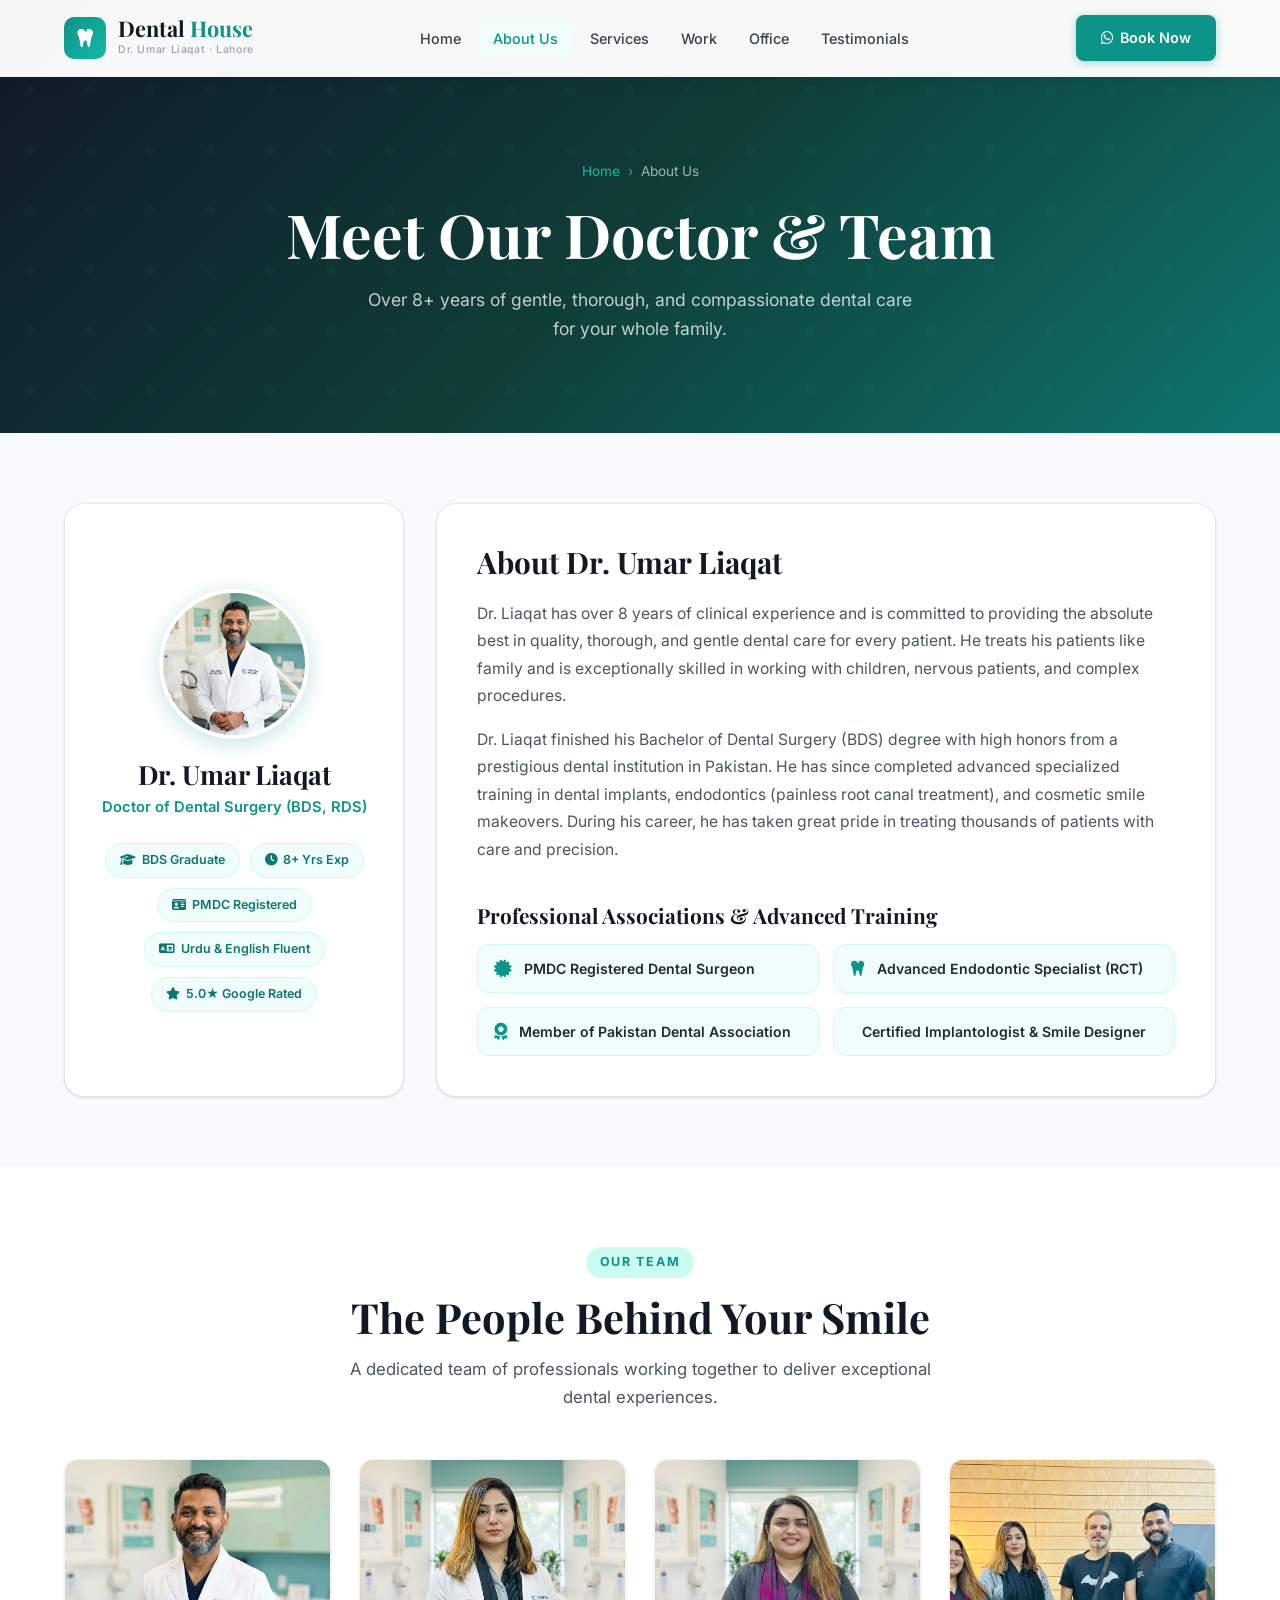
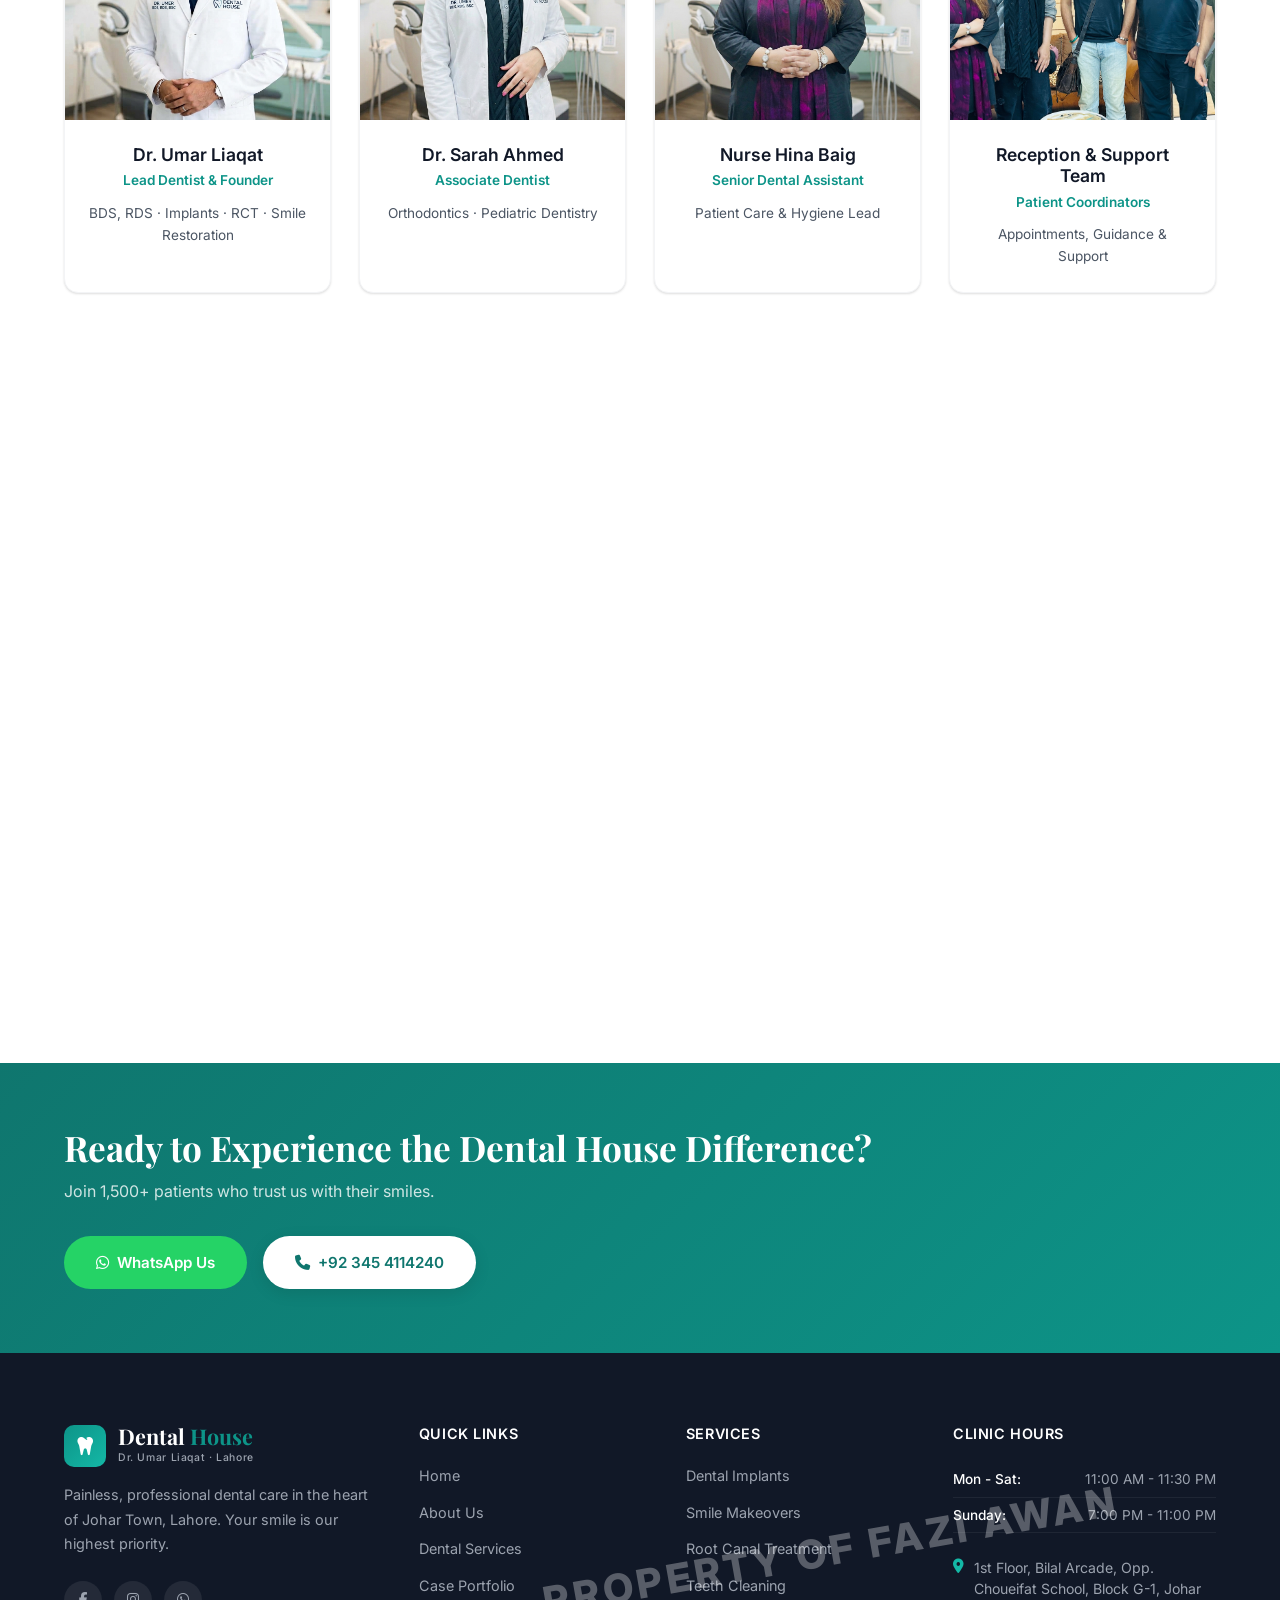
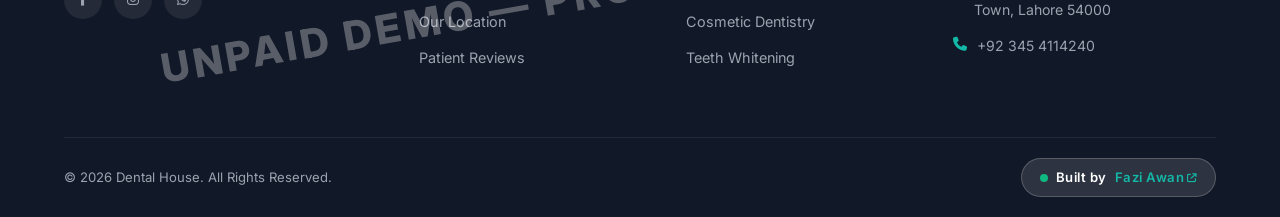
==== about.html @ aef33474 "Initial commit - Dental House website" ====
<!DOCTYPE html>
<html lang="en">
<head>
  <meta charset="UTF-8" />
  <meta name="viewport" content="width=device-width, initial-scale=1.0" />
  <title>About Dental House — Dr. Umar Liaqat, Dentist in Johar Town Lahore</title>
  <meta name="description" content="Learn about Dental House and Dr. Umar Liaqat, Lahore's trusted dentist in Johar Town. Our mission: painless, compassionate, and professional dental care." />
  <meta name="keywords" content="Dr. Umar Liaqat dentist Lahore, about Dental House, Johar Town dentist, best dental clinic Lahore" />
  <link rel="preconnect" href="https://fonts.googleapis.com" />
  <link rel="preconnect" href="https://fonts.gstatic.com" crossorigin />
  <link href="https://fonts.googleapis.com/css2?family=Inter:wght@300;400;500;600;700;800&family=Playfair+Display:wght@400;600;700&display=swap" rel="stylesheet" />
  <link rel="stylesheet" href="style.css" />
  <link rel="stylesheet" href="https://cdnjs.cloudflare.com/ajax/libs/font-awesome/6.5.0/css/all.min.css" />
  <style>
    /* About-specific styles */
    .values-grid {
      display: grid;
      grid-template-columns: repeat(auto-fill, minmax(260px, 1fr));
      gap: 28px;
    }
    .value-card {
      background: #fff;
      border-radius: var(--radius);
      padding: 32px 28px;
      border-top: 4px solid var(--teal);
      box-shadow: var(--shadow-sm);
      transition: transform var(--transition), box-shadow var(--transition);
    }
    .value-card:hover {
      transform: translateY(-6px);
      box-shadow: var(--shadow-lg);
    }
    .value-card .value-icon {
      width: 54px; height: 54px;
      background: var(--teal-bg);
      border-radius: 12px;
      display: flex; align-items: center; justify-content: center;
      font-size: 1.4rem;
      color: var(--teal);
      margin-bottom: 18px;
    }
    .value-card h4 { margin-bottom: 8px; }
    .value-card p { font-size: .88rem; margin: 0; }

    .team-card {
      background: #fff;
      border-radius: var(--radius);
      overflow: hidden;
      box-shadow: var(--shadow-sm);
      border: 1px solid var(--gray-100);
      text-align: center;
      transition: transform var(--transition), box-shadow var(--transition);
    }
    .team-card:hover {
      transform: translateY(-6px);
      box-shadow: var(--shadow-lg);
    }
    .team-card-img {
      height: 260px;
      background: linear-gradient(135deg, var(--teal-bg), var(--teal-pale));
      display: flex; align-items: center; justify-content: center;
      font-size: 5rem;
      color: var(--teal);
    }
    .team-card-body { padding: 24px; }
    .team-card-body h4 { margin-bottom: 4px; }
    .team-card-body .role { color: var(--teal); font-size: .85rem; font-weight: 600; margin-bottom: 10px; }
    .team-card-body p { font-size: .85rem; margin: 0; }

    .timeline { position: relative; padding-left: 40px; }
    .timeline::before {
      content: '';
      position: absolute;
      left: 14px; top: 0; bottom: 0;
      width: 2px;
      background: var(--teal-pale);
    }
    .timeline-item {
      position: relative;
      margin-bottom: 36px;
    }
    .timeline-item::before {
      content: '';
      position: absolute;
      left: -32px; top: 6px;
      width: 14px; height: 14px;
      background: var(--teal);
      border-radius: 50%;
      border: 3px solid #fff;
      box-shadow: 0 0 0 3px var(--teal-pale);
    }
    .timeline-item .year {
      font-size: .8rem;
      font-weight: 700;
      color: var(--teal);
      letter-spacing: .06em;
      margin-bottom: 4px;
    }
    .timeline-item h4 { margin-bottom: 4px; }
    .timeline-item p { font-size: .88rem; margin: 0; }

    .about-intro-grid {
      display: grid;
      grid-template-columns: 1fr 1fr;
      gap: 80px;
      align-items: center;
    }
    @media (max-width: 768px) {
      .about-intro-grid { grid-template-columns: 1fr; gap: 48px; }
    }
  </style>
</head>
<body class="page-transition">

  <!-- HEADER -->
  <header class="site-header scrolled" id="site-header">
    <div class="container">
      <nav class="nav-inner">
        <a href="index.html" class="nav-logo">
          <div class="nav-logo-icon"><i class="fa-solid fa-tooth"></i></div>
          <div>
            <div class="nav-logo-text">Dental <span>House</span></div>
            <span class="nav-logo-sub">Dr. Umar Liaqat · Lahore</span>
          </div>
        </a>
        <ul class="nav-links">
          <li><a href="index.html">Home</a></li>
          <li><a href="about.html" class="active">About Us</a></li>
          <li><a href="services.html">Services</a></li>
          <li><a href="work.html">Work</a></li>
          <li><a href="office.html">Office</a></li>
          <li><a href="testimonials.html">Testimonials</a></li>
        </ul>
        <div class="nav-right">
          <a href="https://wa.me/923454114240" target="_blank" class="nav-cta"><i class="fa-brands fa-whatsapp"></i> Book Now</a>
        </div>
        <button class="nav-toggle" id="nav-toggle" aria-label="Toggle menu" aria-expanded="false"><span></span><span></span><span></span></button>
      </nav>
    </div>
  </header>
  <div class="mobile-menu" id="mobile-menu">
    <a href="index.html">Home</a>
    <a href="about.html" class="active">About Us</a>
    <a href="services.html">Services</a>
    <a href="work.html">Work</a>
    <a href="office.html">Office</a>
    <a href="testimonials.html">Testimonials</a>
    <a href="https://wa.me/923454114240" target="_blank" class="nav-cta">Book Now on WhatsApp</a>
  </div>

  <!-- PAGE HERO -->
  <section class="page-hero">
    <div class="container">
      <div class="breadcrumb"><a href="index.html">Home</a> <span>›</span> About Us</div>
      <h1>Meet Our Doctor & Team</h1>
      <p>Over 8+ years of gentle, thorough, and compassionate dental care for your whole family.</p>
    </div>
  </section>

  <!-- ——— 1ST SECTION: ABOUT DR. UMAR LIAQAT ——— -->
  <section class="section" id="dr-profile" style="background:#f8fafc; padding: 70px 0;">
    <div class="container">
      <div class="dr-about-grid">
        <!-- Left Doctor Card -->
        <div class="dr-profile-card fade-in-left">
          <div class="dr-avatar-wrapper">
            <img src="assets/dr umar.jfif" alt="Dr. Umar Liaqat — Lead Dentist Dental House Lahore" />
          </div>
          <h3>Dr. Umar Liaqat</h3>
          <div class="dr-degree">Doctor of Dental Surgery (BDS, RDS)</div>
          <div class="dr-badges-flex">
            <span class="dr-badge"><i class="fa-solid fa-graduation-cap"></i> BDS Graduate</span>
            <span class="dr-badge"><i class="fa-solid fa-clock"></i> 8+ Yrs Exp</span>
            <span class="dr-badge"><i class="fa-solid fa-id-card"></i> PMDC Registered</span>
            <span class="dr-badge"><i class="fa-solid fa-language"></i> Urdu & English Fluent</span>
            <span class="dr-badge"><i class="fa-solid fa-star"></i> 5.0★ Google Rated</span>
          </div>
        </div>

        <!-- Right Bio Card -->
        <div class="dr-bio-card fade-in-right">
          <h2>About Dr. Umar Liaqat</h2>
          <p>
            Dr. Liaqat has over 8 years of clinical experience and is committed to providing the absolute best in quality, thorough, and gentle dental care for every patient. He treats his patients like family and is exceptionally skilled in working with children, nervous patients, and complex procedures.
          </p>
          <p>
            Dr. Liaqat finished his Bachelor of Dental Surgery (BDS) degree with high honors from a prestigious dental institution in Pakistan. He has since completed advanced specialized training in dental implants, endodontics (painless root canal treatment), and cosmetic smile makeovers. During his career, he has taken great pride in treating thousands of patients with care and precision.
          </p>

          <h3 class="dr-assoc-heading">Professional Associations & Advanced Training</h3>
          <div class="dr-assoc-grid">
            <div class="dr-assoc-item">
              <i class="fa-solid fa-certificate"></i>
              <span>PMDC Registered Dental Surgeon</span>
            </div>
            <div class="dr-assoc-item">
              <i class="fa-solid fa-tooth"></i>
              <span>Advanced Endodontic Specialist (RCT)</span>
            </div>
            <div class="dr-assoc-item">
              <i class="fa-solid fa-award"></i>
              <span>Member of Pakistan Dental Association</span>
            </div>
            <div class="dr-assoc-item">
              <i class="fa-solid fa-sparkles"></i>
              <span>Certified Implantologist & Smile Designer</span>
            </div>
          </div>
        </div>
      </div>
    </div>
  </section>

  <!-- ——— 2ND SECTION: OUR TEAM ——— -->
  <section class="section" id="team" style="padding: 80px 0;">
    <div class="container">
      <div class="text-center fade-in">
        <span class="section-label">Our Team</span>
        <h2 class="section-title">The People Behind Your Smile</h2>
        <p class="section-subtitle">A dedicated team of professionals working together to deliver exceptional dental experiences.</p>
      </div>
      <div class="grid-4 stagger">
        <div class="team-card fade-in">
          <div class="team-card-img" style="background:url('assets/dr umar.jfif') center/cover no-repeat;"></div>
          <div class="team-card-body">
            <h4>Dr. Umar Liaqat</h4>
            <div class="role">Lead Dentist & Founder</div>
            <p>BDS, RDS · Implants · RCT · Smile Restoration</p>
          </div>
        </div>
        <div class="team-card fade-in">
          <div class="team-card-img" style="background:url('assets/dr sarah.jfif') center/cover no-repeat;"></div>
          <div class="team-card-body">
            <h4>Dr. Sarah Ahmed</h4>
            <div class="role">Associate Dentist</div>
            <p>Orthodontics · Pediatric Dentistry</p>
          </div>
        </div>
        <div class="team-card fade-in">
          <div class="team-card-img" style="background:url('assets/nurse hina baig.jfif') center/cover no-repeat;"></div>
          <div class="team-card-body">
            <h4>Nurse Hina Baig</h4>
            <div class="role">Senior Dental Assistant</div>
            <p>Patient Care & Hygiene Lead</p>
          </div>
        </div>
        <div class="team-card fade-in">
          <div class="team-card-img" style="background:url('assets/receptionalist team.jpg') center/cover no-repeat;"></div>
          <div class="team-card-body">
            <h4>Reception & Support Team</h4>
            <div class="role">Patient Coordinators</div>
            <p>Appointments, Guidance & Support</p>
          </div>
        </div>
      </div>
    </div>
  </section>

  <!-- ——— 3RD SECTION: OUR STORY ——— -->
  <section class="section" id="story" style="padding: 80px 0;">
    <div class="container">
      <div class="about-intro-grid">
        <div class="fade-in-left">
          <span class="section-label">Our Story</span>
          <h2 class="section-title">Where It All Began</h2>
          <p style="margin-bottom:16px;">
            Dental House was founded with a single mission: to make high-quality dental care accessible, comfortable, and truly painless for the people of Lahore. Born from Dr. Umar Liaqat's passion for transforming smiles and his dedication to patient welfare, Dental House was designed to be welcoming from the ground up.
          </p>
          <p style="margin-bottom:16px;">
            Located on the first floor of Bilal Arcade in Johar Town, our clinic was built as a modern sanctuary — a place where patients feel respected, informed, and completely at ease. We invested in state-of-the-art equipment, rigorous sterilization standards, and a team trained in modern dentistry.
          </p>
          <p>
            Today, with a 5.0-star Google rating and over 145 glowing reviews, Dental House stands as one of Lahore's most trusted dental practices. But we remain as devoted as ever to every patient who walks through our door.
          </p>
        </div>
        <div class="fade-in-right">
          <div class="timeline">
            <div class="timeline-item">
              <div class="year">FOUNDED</div>
              <h4>Dental House Opens</h4>
              <p>Dr. Umar Liaqat opens Dental House in Johar Town with a vision of painless, patient-centered dental care.</p>
            </div>
            <div class="timeline-item">
              <div class="year">EXPANSION</div>
              <h4>New Services Added</h4>
              <p>Introduced advanced implant systems, cosmetic dentistry, and skin & hair care services.</p>
            </div>
            <div class="timeline-item">
              <div class="year">RECOGNITION</div>
              <h4>5.0★ Google Rating Achieved</h4>
              <p>Patients consistently vote Dental House as the best dental clinic in Johar Town, Lahore.</p>
            </div>
            <div class="timeline-item">
              <div class="year">TODAY</div>
              <h4>145+ Reviews & Growing</h4>
              <p>Over 1,500 smiles transformed and counting. We remain committed to excellence in every procedure.</p>
            </div>
          </div>
        </div>
      </div>
    </div>
  </section>

  <!-- CONTACT STRIP -->
  <section class="contact-strip">
    <div class="container">
      <div class="contact-strip-inner">
        <div>
          <h2 style="font-size:clamp(1.6rem,3vw,2.2rem);">Ready to Experience the Dental House Difference?</h2>
          <p>Join 1,500+ patients who trust us with their smiles.</p>
        </div>
        <div class="contact-strip-btns">
          <a href="https://wa.me/923454114240" target="_blank" class="btn btn-whatsapp" id="about-strip-wa">
            <i class="fa-brands fa-whatsapp"></i> WhatsApp Us
          </a>
          <a href="tel:+923454114240" class="btn btn-white" id="about-strip-call">
            <i class="fa-solid fa-phone"></i> +92 345 4114240
          </a>
        </div>
      </div>
    </div>
  </section>

  <!-- FOOTER -->
  <footer class="site-footer">
    <div class="container">
      <div class="footer-grid">
        <div class="footer-brand">
          <a href="index.html" class="nav-logo">
            <div class="nav-logo-icon"><i class="fa-solid fa-tooth"></i></div>
            <div>
              <div class="nav-logo-text">Dental <span>House</span></div>
              <span class="nav-logo-sub">Dr. Umar Liaqat · Lahore</span>
            </div>
          </a>
          <p>Painless, professional dental care in the heart of Johar Town, Lahore. Your smile is our highest priority.</p>
          <div class="footer-social">
            <a href="https://facebook.com" target="_blank" aria-label="Facebook"><i class="fa-brands fa-facebook-f"></i></a>
            <a href="https://instagram.com" target="_blank" aria-label="Instagram"><i class="fa-brands fa-instagram"></i></a>
            <a href="https://wa.me/923454114240" target="_blank" aria-label="WhatsApp"><i class="fa-brands fa-whatsapp"></i></a>
          </div>
        </div>

        <div class="footer-col">
          <h4>Quick Links</h4>
          <ul>
            <li><a href="index.html">Home</a></li>
            <li><a href="about.html">About Us</a></li>
            <li><a href="services.html">Dental Services</a></li>
            <li><a href="work.html">Case Portfolio</a></li>
            <li><a href="office.html">Our Location</a></li>
            <li><a href="testimonials.html">Patient Reviews</a></li>
          </ul>
        </div>

        <div class="footer-col">
          <h4>Services</h4>
          <ul>
            <li><a href="services.html">Dental Implants</a></li>
            <li><a href="services.html">Smile Makeovers</a></li>
            <li><a href="services.html">Root Canal Treatment</a></li>
            <li><a href="services.html">Teeth Cleaning</a></li>
            <li><a href="services.html">Cosmetic Dentistry</a></li>
            <li><a href="services.html">Teeth Whitening</a></li>
          </ul>
        </div>

        <div class="footer-col">
          <h4>Clinic Hours</h4>
          <div class="footer-hours-row"><span>Mon - Sat:</span> <span>11:00 AM - 11:30 PM</span></div>
          <div class="footer-hours-row"><span>Sunday:</span> <span>7:00 PM - 11:00 PM</span></div>

          <div style="margin-top: 24px;">
            <div class="footer-contact-item">
              <i class="fa-solid fa-location-dot icon"></i>
              <span>1st Floor, Bilal Arcade, Opp. Choueifat School, Block G-1, Johar Town, Lahore 54000</span>
            </div>
            <div class="footer-contact-item">
              <i class="fa-solid fa-phone icon"></i>
              <span>+92 345 4114240</span>
            </div>
          </div>
        </div>
      </div>

      <div class="footer-bottom footer-bottom-split">
        <div>© 2026 Dental House. All Rights Reserved.</div>
        <p class="footer-credit"><span class="dot"></span> Built by <a href="https://fazi-awan-portfolio.vercel.app/" target="_blank" rel="noopener">Fazi Awan <i class="fa-solid fa-arrow-up-right-from-square"></i></a></p>
      </div>
    </div>
  </footer>

  <script src="shared.js"></script>
</body>
</html>
---- style.css ----
/* =============================================
   DENTAL HOUSE — SHARED STYLESHEET
   ============================================= */

@import url('https://fonts.googleapis.com/css2?family=Inter:wght@300;400;500;600;700;800&family=Playfair+Display:wght@400;600;700&display=swap');

/* ——— CSS Variables ——— */
:root {
  --teal: #0d9488;
  --teal-light: #14b8a6;
  --teal-dark: #0f766e;
  --teal-pale: #ccfbf1;
  --teal-bg: #f0fdfa;
  --white: #ffffff;
  --off-white: #f8fafc;
  --gray-50: #f9fafb;
  --gray-100: #f3f4f6;
  --gray-200: #e5e7eb;
  --gray-400: #9ca3af;
  --gray-600: #4b5563;
  --gray-700: #374151;
  --gray-800: #1f2937;
  --gray-900: #111827;
  --gold: #f59e0b;
  --shadow-sm: 0 1px 3px rgba(0, 0, 0, .08), 0 1px 2px rgba(0, 0, 0, .06);
  --shadow-md: 0 4px 16px rgba(0, 0, 0, .10);
  --shadow-lg: 0 10px 40px rgba(0, 0, 0, .12);
  --shadow-teal: 0 4px 20px rgba(13, 148, 136, .25);
  --radius: 14px;
  --radius-lg: 22px;
  --transition: .3s cubic-bezier(.4, 0, .2, 1);
}

/* ——— Reset & Base ——— */
*,
*::before,
*::after {
  box-sizing: border-box;
  margin: 0;
  padding: 0;
}

html {
  scroll-behavior: smooth;
  font-size: 16px;
}

body {
  font-family: 'Inter', sans-serif;
  color: var(--gray-800);
  background: var(--white);
  line-height: 1.65;
  overflow-x: hidden;
}

img {
  max-width: 100%;
  height: auto;
  display: block;
}

a {
  text-decoration: none;
  color: inherit;
}

ul {
  list-style: none;
}

/* ——— Typography ——— */
h1,
h2,
h3,
h4 {
  font-family: 'Playfair Display', serif;
  line-height: 1.2;
  color: var(--gray-900);
}

h1 {
  font-size: clamp(2.2rem, 5vw, 3.8rem);
}

h2 {
  font-size: clamp(1.8rem, 3.5vw, 2.6rem);
}

h3 {
  font-size: clamp(1.2rem, 2.5vw, 1.6rem);
}

h4 {
  font-size: 1.1rem;
  font-family: 'Inter', sans-serif;
  font-weight: 600;
}

p {
  color: var(--gray-600);
  font-size: 1rem;
}

/* ——— Utility ——— */
.container {
  max-width: 1200px;
  margin: 0 auto;
  padding: 0 24px;
}

.section-label {
  display: inline-block;
  font-size: .78rem;
  font-weight: 700;
  letter-spacing: .14em;
  text-transform: uppercase;
  color: var(--teal);
  background: var(--teal-pale);
  padding: 5px 14px;
  border-radius: 50px;
  margin-bottom: 14px;
}

.section-title {
  margin-bottom: 14px;
}

.section-subtitle {
  font-size: 1.05rem;
  color: var(--gray-600);
  max-width: 620px;
  margin-bottom: 48px;
}

.text-center {
  text-align: center;
}

.text-center .section-subtitle {
  margin-left: auto;
  margin-right: auto;
}

/* ——— Buttons ——— */
.btn {
  display: inline-flex;
  align-items: center;
  gap: 8px;
  padding: 14px 32px;
  border-radius: 50px;
  font-family: 'Inter', sans-serif;
  font-size: .95rem;
  font-weight: 600;
  cursor: pointer;
  border: none;
  transition: var(--transition);
  white-space: nowrap;
}

.btn-primary {
  background: var(--teal);
  color: #fff;
  box-shadow: var(--shadow-teal);
}

.btn-primary:hover {
  background: var(--teal-dark);
  transform: translateY(-2px);
  box-shadow: 0 8px 28px rgba(13, 148, 136, .35);
}

.btn-outline {
  background: transparent;
  color: var(--teal);
  border: 2px solid var(--teal);
}

.btn-outline:hover {
  background: var(--teal);
  color: #fff;
  transform: translateY(-2px);
}

.btn-white {
  background: #fff;
  color: var(--teal-dark);
  box-shadow: var(--shadow-md);
}

.btn-white:hover {
  background: var(--teal-pale);
  transform: translateY(-2px);
}

.btn-whatsapp {
  background: #25d366;
  color: #fff;
}

.btn-whatsapp:hover {
  background: #1da851;
  transform: translateY(-2px);
}

/* ——— NAVIGATION ——— */
.site-header {
  position: fixed;
  top: 0;
  left: 0;
  right: 0;
  z-index: 1000;
  transition: background var(--transition), box-shadow var(--transition), border-color var(--transition);
  padding: 0;
  border-bottom: 1px solid rgba(255, 255, 255, .08);
}

.site-header.scrolled {
  background: rgba(255, 255, 255, .97);
  backdrop-filter: blur(16px);
  -webkit-backdrop-filter: blur(16px);
  border-bottom: 1px solid var(--gray-100);
  box-shadow: 0 2px 20px rgba(0, 0, 0, .08);
}

.site-header.transparent {
  background: transparent;
  border-bottom: 1px solid rgba(255, 255, 255, .08);
}

.nav-inner {
  display: flex;
  align-items: center;
  height: 76px;
  gap: 24px;
}

.nav-logo {
  display: flex;
  align-items: center;
  gap: 12px;
  flex-shrink: 0;
}

.nav-logo-icon {
  width: 42px;
  height: 42px;
  background: linear-gradient(135deg, var(--teal), var(--teal-light));
  border-radius: 10px;
  display: flex;
  align-items: center;
  justify-content: center;
  color: #fff;
  font-size: 1.3rem;
}

.nav-logo-text {
  font-family: 'Playfair Display', serif;
  font-size: 1.35rem;
  font-weight: 700;
  color: var(--gray-900);
  line-height: 1;
  transition: color var(--transition);
}

.nav-logo-text span {
  color: var(--teal);
}

.nav-logo-sub {
  font-size: .65rem;
  font-weight: 500;
  color: var(--gray-400);
  letter-spacing: .06em;
  display: block;
  margin-top: 2px;
  transition: color var(--transition);
}

/* Transparent state — white on the hero (like California Dental) */
.site-header.transparent .nav-logo-text {
  color: #fff;
}

.site-header.transparent .nav-logo-text span {
  color: var(--teal-light);
}

.site-header.transparent .nav-logo-sub {
  color: rgba(255, 255, 255, .72);
}

/* Centered nav links — between logo and right-side actions */
.nav-links {
  flex: 1;
  display: flex;
  align-items: center;
  justify-content: center;
  gap: 4px;
}

.nav-links a {
  padding: 8px 14px;
  border-radius: 6px;
  font-size: .9rem;
  font-weight: 500;
  color: var(--gray-700);
  transition: color var(--transition), background var(--transition);
  white-space: nowrap;
}

.nav-links a:hover,
.nav-links a.active {
  color: var(--teal);
  background: var(--teal-bg);
}

.site-header.transparent .nav-links a {
  color: rgba(255, 255, 255, .88);
}

.site-header.transparent .nav-links a:hover,
.site-header.transparent .nav-links a.active {
  color: #fff;
  background: rgba(255, 255, 255, .12);
}

/* Right side — phone + CTA (mirrors the reference navbar) */
.nav-right {
  display: flex;
  align-items: center;
  gap: 16px;
  flex-shrink: 0;
}

.nav-phone {
  display: flex;
  align-items: center;
  gap: 6px;
  font-size: .9rem;
  font-weight: 600;
  color: var(--gray-700);
  transition: color var(--transition);
  white-space: nowrap;
}

.nav-phone:hover {
  color: var(--teal);
}

.site-header.transparent .nav-phone {
  color: rgba(255, 255, 255, .88);
}

.site-header.transparent .nav-phone:hover {
  color: #fff;
}

.nav-cta {
  display: inline-flex;
  align-items: center;
  justify-content: center;
  gap: 6px;
  padding: 10px 24px;
  font-size: .9rem;
  font-weight: 600;
  white-space: nowrap;
  cursor: pointer;
  border-radius: 50px;
  border: 1px solid rgba(255, 255, 255, .4);
  background: rgba(255, 255, 255, .15);
  color: #fff;
  backdrop-filter: blur(8px);
  -webkit-backdrop-filter: blur(8px);
  transition: background var(--transition), border-color var(--transition), transform var(--transition), box-shadow var(--transition), color var(--transition), border-radius var(--transition);
}

.nav-cta:hover {
  background: rgba(255, 255, 255, .28);
  border-color: rgba(255, 255, 255, .7);
  transform: translateY(-1px);
  box-shadow: 0 4px 16px rgba(0, 0, 0, .18);
}

/* Scrolled CTA — solid teal, squared like the reference */
.site-header.scrolled .nav-cta {
  background: var(--teal);
  border-color: transparent;
  color: #fff;
  border-radius: 8px;
  box-shadow: 0 2px 8px rgba(13, 148, 136, .35);
}

.site-header.scrolled .nav-cta:hover {
  background: var(--teal-dark);
  transform: translateY(-1px);
  box-shadow: 0 4px 16px rgba(13, 148, 136, .45);
}

/* Hamburger — animated 3-line, white on transparent */
.nav-toggle {
  display: none;
  flex-direction: column;
  justify-content: center;
  gap: 5px;
  width: 36px;
  height: 36px;
  padding: 4px;
  background: none;
  border: none;
  cursor: pointer;
  border-radius: 6px;
  transition: background var(--transition);
  margin-left: auto;
}

.nav-toggle:hover {
  background: rgba(255, 255, 255, .12);
}

.nav-toggle span {
  display: block;
  height: 2px;
  background: var(--gray-700);
  border-radius: 2px;
  transition: transform 250ms ease, opacity 250ms ease, background 350ms ease;
}

.site-header.transparent .nav-toggle span {
  background: #fff;
}

.site-header.scrolled .nav-toggle span {
  background: var(--gray-700);
}

.site-header.scrolled .nav-toggle:hover {
  background: var(--gray-100);
}

.nav-toggle.open span:nth-child(1) {
  transform: translateY(7px) rotate(45deg);
}

.nav-toggle.open span:nth-child(2) {
  opacity: 0;
}

.nav-toggle.open span:nth-child(3) {
  transform: translateY(-7px) rotate(-45deg);
}

.mobile-menu {
  display: none;
  position: fixed;
  top: 76px;
  left: 0;
  right: 0;
  background: rgba(255, 255, 255, .98);
  backdrop-filter: blur(12px);
  border-top: 1px solid var(--gray-100);
  padding: 16px 24px 24px;
  z-index: 999;
  box-shadow: var(--shadow-lg);
}

.mobile-menu.open {
  display: block;
}

.mobile-menu a {
  display: block;
  padding: 14px 0;
  border-bottom: 1px solid var(--gray-100);
  font-size: 1rem;
  font-weight: 500;
  color: var(--gray-700);
}

.mobile-menu a:last-child {
  border-bottom: none;
}

.mobile-menu a.nav-cta {
  background: var(--teal);
  color: #fff;
  padding: 14px 24px;
  border-radius: 50px;
  text-align: center;
  margin-top: 12px;
  border-bottom: none;
}

/* ——— FOOTER ——— */
.site-footer {
  position: relative;
  overflow: hidden;
  background: var(--gray-900);
  color: var(--gray-400);
  padding: 72px 0 0;
}

.site-footer::after {
  content: "UNPAID DEMO — PROPERTY OF FAZI AWAN";
  position: absolute;
  top: 50%;
  left: 50%;
  transform: translate(-50%, -50%) rotate(-10deg);
  font-size: clamp(1.2rem, 3.5vw, 2.5rem);
  font-weight: 800;
  color: rgba(255, 255, 255, 0.30);
  pointer-events: none;
  z-index: 5;
  white-space: nowrap;
  letter-spacing: 0.1em;
  text-transform: uppercase;
  user-select: none;
  -webkit-user-select: none;
}

.footer-grid {
  display: grid;
  grid-template-columns: 1.4fr 1fr 1fr 1.2fr;
  gap: 48px;
  padding-bottom: 56px;
  border-bottom: 1px solid rgba(255, 255, 255, .08);
}

.footer-brand .nav-logo-text {
  color: #fff;
}

.footer-brand p {
  color: var(--gray-400);
  margin: 16px 0 24px;
  font-size: .9rem;
  line-height: 1.7;
}

.footer-social {
  display: flex;
  gap: 12px;
}

.footer-social a {
  width: 38px;
  height: 38px;
  border-radius: 50%;
  background: rgba(255, 255, 255, .08);
  display: flex;
  align-items: center;
  justify-content: center;
  color: var(--gray-400);
  font-size: .85rem;
  transition: var(--transition);
}

.footer-social a:hover {
  background: var(--teal);
  color: #fff;
}

.footer-credit {
  display: inline-flex;
  align-items: center;
  gap: 8px;
  background: rgba(255, 255, 255, .12);
  backdrop-filter: blur(8px);
  border: 1px solid rgba(255, 255, 255, .2);
  color: #fff;
  padding: 8px 18px;
  border-radius: 50px;
  font-size: .82rem;
  font-weight: 600;
  letter-spacing: .04em;
  margin: 20px 0 0;
  white-space: nowrap;
  width: fit-content;
}
.footer-credit .dot {
  width: 8px; height: 8px;
  background: #10b981;
  border-radius: 50%;
  animation: pulse 1.5s infinite;
  flex-shrink: 0;
}
.footer-credit a {
  color: var(--teal-light);
  transition: color .3s, transform .3s;
  display: inline-flex;
  align-items: center;
  gap: 3px;
}
.footer-credit a:hover {
  color: var(--teal);
}
.footer-credit a i {
  font-size: .7em;
  transition: transform .3s;
}
.footer-credit a:hover i {
  transform: translate(1px, -1px);
}

.footer-col h4 {
  color: #fff;
  font-family: 'Inter', sans-serif;
  font-size: .9rem;
  font-weight: 600;
  letter-spacing: .04em;
  margin-bottom: 20px;
  text-transform: uppercase;
}

.footer-col ul li {
  margin-bottom: 10px;
}

.footer-col ul li a {
  color: var(--gray-400);
  font-size: .9rem;
  transition: color var(--transition);
}

.footer-col ul li a:hover {
  color: var(--teal-light);
}

.footer-contact-item {
  display: flex;
  gap: 10px;
  margin-bottom: 14px;
  color: var(--gray-400);
  font-size: .88rem;
  line-height: 1.5;
}

.footer-contact-item .icon {
  color: var(--teal-light);
  margin-top: 2px;
  flex-shrink: 0;
}

.footer-hours-row {
  display: flex;
  justify-content: space-between;
  gap: 12px;
  font-size: .85rem;
  padding: 6px 0;
  border-bottom: 1px solid rgba(255, 255, 255, .06);
  color: var(--gray-400);
}

.footer-hours-row span:first-child {
  font-weight: 500;
  color: #fff;
}

.footer-bottom {
  display: flex;
  align-items: center;
  justify-content: center;
  padding: 20px 0;
  font-size: .82rem;
  gap: 16px;
  flex-wrap: wrap;
}

.footer-bottom-split {
  justify-content: space-between;
}

.footer-bottom-split .footer-credit {
  margin: 0;
}

.footer-whatsapp {
  display: inline-flex;
  align-items: center;
  gap: 8px;
  background: #25d366;
  color: #fff;
  padding: 10px 20px;
  border-radius: 50px;
  font-size: .88rem;
  font-weight: 600;
  transition: var(--transition);
}

.footer-whatsapp:hover {
  background: #1da851;
  transform: translateY(-1px);
}

/* ——— PAGE HERO (inner pages) ——— */
.page-hero {
  background: linear-gradient(135deg, var(--gray-900) 0%, #0f3d38 50%, var(--teal-dark) 100%);
  padding: 160px 0 90px;
  position: relative;
  overflow: hidden;
  text-align: center;
}

.page-hero::before {
  content: '';
  position: absolute;
  inset: 0;
  background: url("data:image/svg+xml,%3Csvg width='60' height='60' viewBox='0 0 60 60' xmlns='http://www.w3.org/2000/svg'%3E%3Cg fill='none' fill-rule='evenodd'%3E%3Cg fill='%2314b8a6' fill-opacity='0.05'%3E%3Ccircle cx='30' cy='30' r='4'/%3E%3C/g%3E%3C/g%3E%3C/svg%3E");
}

.page-hero .container {
  position: relative;
  z-index: 1;
}

.page-hero h1 {
  color: #fff;
}

.page-hero p {
  color: rgba(255, 255, 255, .75);
  max-width: 560px;
  font-size: 1.1rem;
  margin: 14px auto 0;
}

.breadcrumb {
  display: flex;
  align-items: center;
  justify-content: center;
  gap: 8px;
  font-size: .85rem;
  color: rgba(255, 255, 255, .6);
  margin-bottom: 16px;
}

.breadcrumb a {
  color: var(--teal-light);
}

.breadcrumb span {
  color: rgba(255, 255, 255, .4);
}

/* ——— CARDS ——— */
.card {
  background: #fff;
  border-radius: var(--radius);
  box-shadow: var(--shadow-sm);
  border: 1px solid var(--gray-100);
  transition: transform var(--transition), box-shadow var(--transition);
  overflow: hidden;
}

.card:hover {
  transform: translateY(-6px);
  box-shadow: var(--shadow-lg);
}

/* ——— STATS STRIP ——— */
.stats-strip {
  background: var(--teal);
  padding: 48px 0;
}

.stats-grid {
  display: grid;
  grid-template-columns: repeat(auto-fit, minmax(160px, 1fr));
  gap: 32px;
  text-align: center;
}

.stat-item .number {
  font-family: 'Playfair Display', serif;
  font-size: 2.4rem;
  font-weight: 700;
  color: #fff;
  line-height: 1;
}

.stat-item .label {
  color: rgba(255, 255, 255, .8);
  font-size: .88rem;
  margin-top: 6px;
}

.stat-item .stars {
  color: #fde68a;
  font-size: 1.2rem;
  letter-spacing: 2px;
}

/* ——— SECTION SPACING ——— */
.section {
  padding: 100px 0;
}

.section-alt {
  background: var(--off-white);
}

.section-teal {
  background: var(--teal-bg);
}

/* ——— STAR RATING ——— */
.stars {
  color: var(--gold);
  letter-spacing: 2px;
}

/* ——— GRID LAYOUTS ——— */
.grid-2 {
  display: grid;
  grid-template-columns: repeat(2, 1fr);
  gap: 32px;
}

.grid-3 {
  display: grid;
  grid-template-columns: repeat(3, 1fr);
  gap: 32px;
}

.grid-4 {
  display: grid;
  grid-template-columns: repeat(4, 1fr);
  gap: 28px;
}

.grid-auto {
  display: grid;
  grid-template-columns: repeat(auto-fill, minmax(320px, 1fr));
  gap: 28px;
}

/* ——— SCROLL ANIMATIONS ——— */
.fade-in {
  opacity: 0;
  transform: translateY(28px);
  transition: opacity .7s ease, transform .7s ease;
}

.fade-in.visible {
  opacity: 1;
  transform: translateY(0);
}

.fade-in-left {
  opacity: 0;
  transform: translateX(-32px);
  transition: opacity .7s ease, transform .7s ease;
}

.fade-in-left.visible {
  opacity: 1;
  transform: translateX(0);
}

.fade-in-right {
  opacity: 0;
  transform: translateX(32px);
  transition: opacity .7s ease, transform .7s ease;
}

.fade-in-right.visible {
  opacity: 1;
  transform: translateX(0);
}

/* staggered children */
.stagger>*:nth-child(1) {
  transition-delay: .05s;
}

.stagger>*:nth-child(2) {
  transition-delay: .15s;
}

.stagger>*:nth-child(3) {
  transition-delay: .25s;
}

.stagger>*:nth-child(4) {
  transition-delay: .35s;
}

.stagger>*:nth-child(5) {
  transition-delay: .45s;
}

.stagger>*:nth-child(6) {
  transition-delay: .55s;
}

/* ——— CONTACT STRIP ——— */
.contact-strip {
  background: linear-gradient(135deg, var(--teal-dark), var(--teal));
  padding: 64px 0;
}

.contact-strip-inner {
  display: flex;
  align-items: center;
  justify-content: space-between;
  gap: 32px;
  flex-wrap: wrap;
}

.contact-strip h2 {
  color: #fff;
  margin-bottom: 8px;
}

.contact-strip p {
  color: rgba(255, 255, 255, .8);
}

.contact-strip-btns {
  display: flex;
  gap: 16px;
  flex-wrap: wrap;
}

/* ——— SERVICE ICON BOX ——— */
.service-icon {
  width: 60px;
  height: 60px;
  border-radius: 14px;
  background: var(--teal-bg);
  display: flex;
  align-items: center;
  justify-content: center;
  font-size: 1.6rem;
  margin-bottom: 20px;
  transition: background var(--transition), transform var(--transition);
}

.card:hover .service-icon {
  background: var(--teal);
}

/* ——— TESTIMONIAL CARD ——— */
.testimonial-card {
  background: #fff;
  border-radius: var(--radius);
  padding: 32px;
  box-shadow: var(--shadow-sm);
  border: 1px solid var(--gray-100);
  transition: transform var(--transition), box-shadow var(--transition);
}

.testimonial-card:hover {
  transform: translateY(-5px);
  box-shadow: var(--shadow-lg);
}

.testimonial-card .quote-mark {
  font-size: 3rem;
  line-height: 1;
  color: var(--teal-pale);
  font-family: Georgia, serif;
  margin-bottom: 8px;
}

.testimonial-card p {
  font-size: .95rem;
  line-height: 1.7;
  color: var(--gray-600);
  margin-bottom: 20px;
}

.testimonial-author {
  display: flex;
  align-items: center;
  gap: 12px;
}

.testimonial-avatar {
  width: 44px;
  height: 44px;
  border-radius: 50%;
  background: linear-gradient(135deg, var(--teal), var(--teal-light));
  display: flex;
  align-items: center;
  justify-content: center;
  font-weight: 700;
  color: #fff;
  font-size: .9rem;
  flex-shrink: 0;
}

/* Distinct gradient color per avatar */
.testimonial-card:nth-child(1) .testimonial-avatar { background: linear-gradient(135deg, #ef4444, #f97316); }
.testimonial-card:nth-child(2) .testimonial-avatar { background: linear-gradient(135deg, #2563eb, #22d3ee); }
.testimonial-card:nth-child(3) .testimonial-avatar { background: linear-gradient(135deg, #16a34a, #4ade80); }
.testimonial-card:nth-child(4) .testimonial-avatar { background: linear-gradient(135deg, #f59e0b, #fbbf24); }
.testimonial-card:nth-child(5) .testimonial-avatar { background: linear-gradient(135deg, #7c3aed, #c084fc); }
.testimonial-card:nth-child(6) .testimonial-avatar { background: linear-gradient(135deg, #db2777, #f472b6); }
.testimonial-card:nth-child(7) .testimonial-avatar { background: linear-gradient(135deg, #0891b2, #22d3ee); }
.testimonial-card:nth-child(8) .testimonial-avatar { background: linear-gradient(135deg, #ea580c, #fb923c); }
.testimonial-card:nth-child(9) .testimonial-avatar { background: linear-gradient(135deg, #0d9488, #34d399); }

.testimonial-name {
  font-weight: 600;
  color: var(--gray-800);
  font-size: .9rem;
}

.testimonial-role {
  font-size: .8rem;
  color: var(--gray-400);
}

/* ——— MAP SECTION ——— */
.map-wrapper {
  border-radius: var(--radius-lg);
  overflow: hidden;
  box-shadow: var(--shadow-lg);
  height: 420px;
}

.map-wrapper iframe {
  width: 100%;
  height: 100%;
  border: none;
}

/* ——— WORK GALLERY ——— */
.work-card {
  position: relative;
  border-radius: var(--radius);
  overflow: hidden;
  background: var(--gray-100);
  cursor: pointer;
}

.work-card-img {
  width: 100%;
  height: 260px;
  object-fit: cover;
  transition: transform .5s ease;
}

.work-card:hover .work-card-img {
  transform: scale(1.06);
}

.work-card-overlay {
  position: absolute;
  bottom: 0;
  left: 0;
  right: 0;
  padding: 24px;
  background: linear-gradient(to top, rgba(0, 0, 0, .7) 0%, transparent 100%);
  color: #fff;
}

.work-card-overlay h4 {
  color: #fff;
  margin-bottom: 4px;
}

.work-card-overlay p {
  color: rgba(255, 255, 255, .75);
  font-size: .85rem;
  margin: 0;
}

.work-tag {
  display: inline-block;
  background: var(--teal);
  color: #fff;
  padding: 3px 10px;
  border-radius: 50px;
  font-size: .72rem;
  font-weight: 600;
  margin-bottom: 6px;
}

/* ——— FILTER TABS ——— */
.filter-tabs {
  display: flex;
  gap: 10px;
  flex-wrap: wrap;
  margin-bottom: 40px;
}

.filter-tab {
  padding: 9px 22px;
  border-radius: 50px;
  border: 2px solid var(--gray-200);
  background: #fff;
  font-size: .88rem;
  font-weight: 500;
  color: var(--gray-600);
  cursor: pointer;
  transition: var(--transition);
}

.filter-tab.active,
.filter-tab:hover {
  background: var(--teal);
  color: #fff;
  border-color: var(--teal);
}

/* ——— OFFICE / GALLERY ——— */
.office-gallery {
  display: grid;
  grid-template-columns: repeat(3, 1fr);
  grid-template-rows: repeat(2, 220px);
  gap: 16px;
}

.office-gallery-item {
  border-radius: 12px;
  overflow: hidden;
  position: relative;
}

.office-gallery-item:first-child {
  grid-row: span 2;
}

.office-gallery-item img {
  width: 100%;
  height: 100%;
  object-fit: cover;
  transition: transform .5s ease;
}

.office-gallery-item:hover img {
  transform: scale(1.05);
}

/* ——— HOURS TABLE ——— */
.hours-table {
  width: 100%;
  border-collapse: collapse;
}

.hours-table tr {
  border-bottom: 1px solid var(--gray-100);
}

.hours-table td {
  padding: 12px 0;
  font-size: .92rem;
}

.hours-table td:first-child {
  font-weight: 600;
  color: var(--gray-800);
}

.hours-table td:last-child {
  color: var(--gray-600);
  text-align: right;
}

.hours-table .today td {
  background: var(--teal-bg);
  padding: 12px 10px;
}

.hours-table .today td:first-child {
  color: var(--teal-dark);
}

.open-badge {
  display: inline-flex;
  align-items: center;
  gap: 6px;
  background: #d1fae5;
  color: #065f46;
  padding: 4px 12px;
  border-radius: 50px;
  font-size: .78rem;
  font-weight: 600;
}

.open-badge::before {
  content: '';
  width: 7px;
  height: 7px;
  background: #10b981;
  border-radius: 50%;
  animation: pulse 1.5s infinite;
}

@keyframes pulse {

  0%,
  100% {
    opacity: 1;
    transform: scale(1);
  }

  50% {
    opacity: .5;
    transform: scale(1.3);
  }
}

/* ——— PAGE TRANSITION ——— */
.page-transition {
  animation: fadeInPage .5s ease;
}

@keyframes fadeInPage {
  from {
    opacity: 0;
    transform: translateY(10px);
  }

  to {
    opacity: 1;
    transform: translateY(0);
  }
}

/* ——— RESPONSIVE ——— */
@media (max-width: 1024px) {
  .nav-links {
    display: none;
  }

  .nav-cta {
    display: none;
  }

  .nav-toggle {
    display: flex;
  }

  .footer-grid {
    grid-template-columns: 1fr 1fr;
    gap: 40px;
  }

  .grid-4 {
    grid-template-columns: repeat(2, 1fr);
  }
}

@media (max-width: 768px) {
  .nav-phone {
    display: none;
  }

  .grid-2,
  .grid-3,
  .grid-4 {
    grid-template-columns: 1fr;
  }

  .office-gallery {
    grid-template-columns: 1fr 1fr;
    grid-template-rows: auto;
  }

  .office-gallery-item:first-child {
    grid-row: span 1;
  }

  .contact-strip-inner {
    text-align: center;
    justify-content: center;
  }

  .section {
    padding: 72px 0;
  }

  /* Compact Mobile Footer — fits in one view */
  .site-footer { padding: 24px 0 0; }
  .footer-grid {
    grid-template-columns: 1fr 1fr;
    gap: 16px 12px;
    padding-bottom: 20px;
  }
  .footer-brand {
    grid-column: 1 / -1;
    display: flex;
    align-items: center;
    justify-content: space-between;
    flex-wrap: wrap;
    gap: 10px;
    margin-bottom: 4px;
    padding-bottom: 12px;
    border-bottom: 1px solid rgba(255,255,255,.06);
  }
  .footer-brand p { display: none; } /* Hide long descriptive paragraph on mobile for a sleek single-view footer */
  .footer-credit { margin: 0; font-size: .72rem; padding: 4px 12px; }
  .footer-social { gap: 8px; }
  .footer-social a { width: 30px; height: 30px; font-size: .75rem; }
  .footer-col h4 { margin-bottom: 8px; font-size: .75rem; letter-spacing: .03em; }
  .footer-col ul li { margin-bottom: 4px; }
  .footer-col ul li a { font-size: .78rem; }
  .footer-hours-row { font-size: .72rem; padding: 2px 0; border-bottom: none; }
  .footer-contact-item { font-size: .72rem; margin-bottom: 4px; gap: 6px; }
  .footer-col:nth-child(4) {
    grid-column: 1 / -1;
    margin-top: 0;
    border-top: 1px solid rgba(255,255,255,.06);
    padding-top: 12px;
    display: grid;
    grid-template-columns: 1fr 1fr;
    gap: 12px;
  }
  .footer-bottom {
    flex-direction: column;
    text-align: center;
    padding: 12px 0;
    gap: 8px;
    font-size: .72rem;
  }
  .footer-whatsapp { padding: 6px 14px; font-size: .75rem; }

  .stats-grid {
    grid-template-columns: repeat(2, 1fr);
  }
}

@media (max-width: 480px) {
  .footer-col:nth-child(4) { grid-template-columns: 1fr; }

  .office-gallery {
    grid-template-columns: 1fr;
  }

  .container {
    padding: 0 16px;
  }
}

/* =============================================
   ABOUT US PAGE — CALIFORNIA DENTAL INSPIRED (ORIGINAL TEAL BRANDING)
   ============================================= */

/* Centered Pill Tag in Hero */
.hero-pill-tag {
  display: inline-flex;
  align-items: center;
  gap: 8px;
  background: rgba(255, 255, 255, 0.12);
  border: 1px solid rgba(255, 255, 255, 0.25);
  color: rgba(255, 255, 255, 0.95);
  padding: 6px 18px;
  border-radius: 50px;
  font-size: 0.76rem;
  font-weight: 700;
  letter-spacing: 0.12em;
  text-transform: uppercase;
  margin-bottom: 20px;
  backdrop-filter: blur(8px);
}

.hero-pill-tag .dot {
  width: 6px;
  height: 6px;
  background: var(--teal-light);
  border-radius: 50%;
}

.page-hero-about {
  background: linear-gradient(135deg, var(--gray-900) 0%, #0f3d38 50%, var(--teal-dark) 100%);
  padding: 160px 0 80px;
  text-align: center;
  position: relative;
  overflow: hidden;
}

.page-hero-about h1 {
  color: #ffffff;
  font-size: clamp(2.4rem, 4.5vw, 3.8rem);
  font-weight: 700;
  margin-bottom: 16px;
}

.page-hero-about p {
  color: rgba(255, 255, 255, 0.88);
  font-size: clamp(1.02rem, 1.8vw, 1.25rem);
  max-width: 680px;
  margin: 0 auto;
}

/* About Doctor 2-Column Section */
.dr-about-grid {
  display: grid;
  grid-template-columns: 340px 1fr;
  gap: 32px;
  align-items: stretch;
}

/* Left Card: Doctor Profile */
.dr-profile-card {
  background: #ffffff;
  border: 1px solid var(--gray-200);
  border-radius: 20px;
  padding: 36px 24px;
  text-align: center;
  box-shadow: var(--shadow-sm);
  display: flex;
  flex-direction: column;
  align-items: center;
  justify-content: center;
}

.dr-avatar-wrapper {
  width: 150px;
  height: 150px;
  border-radius: 50%;
  overflow: hidden;
  margin: 0 auto 20px;
  border: 4px solid #ffffff;
  box-shadow: var(--shadow-teal);
  background: var(--teal-bg);
}

.dr-avatar-wrapper img {
  width: 100%;
  height: 100%;
  object-fit: cover;
}

.dr-profile-card h3 {
  font-family: 'Playfair Display', serif;
  font-size: 1.65rem;
  font-weight: 700;
  color: var(--gray-900);
  margin-bottom: 4px;
}

.dr-profile-card .dr-degree {
  color: var(--teal);
  font-size: 0.92rem;
  font-weight: 600;
  margin-bottom: 24px;
}

.dr-badges-flex {
  display: flex;
  flex-wrap: wrap;
  gap: 10px;
  justify-content: center;
}

.dr-badge {
  background: var(--teal-bg);
  color: var(--teal-dark);
  border: 1px solid var(--teal-pale);
  font-size: 0.78rem;
  font-weight: 600;
  padding: 6px 14px;
  border-radius: 50px;
  display: inline-flex;
  align-items: center;
  gap: 6px;
}

/* Right Card: Bio & Details */
.dr-bio-card {
  background: #ffffff;
  border: 1px solid var(--gray-200);
  border-radius: 20px;
  padding: 40px 40px;
  box-shadow: var(--shadow-sm);
  display: flex;
  flex-direction: column;
  justify-content: center;
}

.dr-bio-card h2 {
  font-family: 'Playfair Display', serif;
  font-size: 1.85rem;
  font-weight: 700;
  color: var(--gray-900);
  margin-bottom: 20px;
}

.dr-bio-card p {
  font-size: 0.98rem;
  line-height: 1.75;
  color: var(--gray-600);
  margin-bottom: 16px;
}

.dr-assoc-heading {
  font-family: 'Playfair Display', serif;
  font-size: 1.3rem;
  font-weight: 700;
  color: var(--gray-900);
  margin-top: 24px;
  margin-bottom: 16px;
}

.dr-assoc-grid {
  display: grid;
  grid-template-columns: repeat(2, 1fr);
  gap: 14px;
}

.dr-assoc-item {
  display: flex;
  align-items: center;
  gap: 12px;
  background: var(--teal-bg);
  border: 1px solid var(--teal-pale);
  padding: 12px 16px;
  border-radius: 12px;
  font-size: 0.88rem;
  font-weight: 600;
  color: var(--gray-800);
}

.dr-assoc-item i {
  color: var(--teal);
  font-size: 1.1rem;
}

@media (max-width: 992px) {
  .dr-about-grid {
    grid-template-columns: 1fr;
  }
  .dr-bio-card {
    padding: 30px 24px;
  }
}

@media (max-width: 600px) {
  .dr-assoc-grid {
    grid-template-columns: 1fr;
  }
}
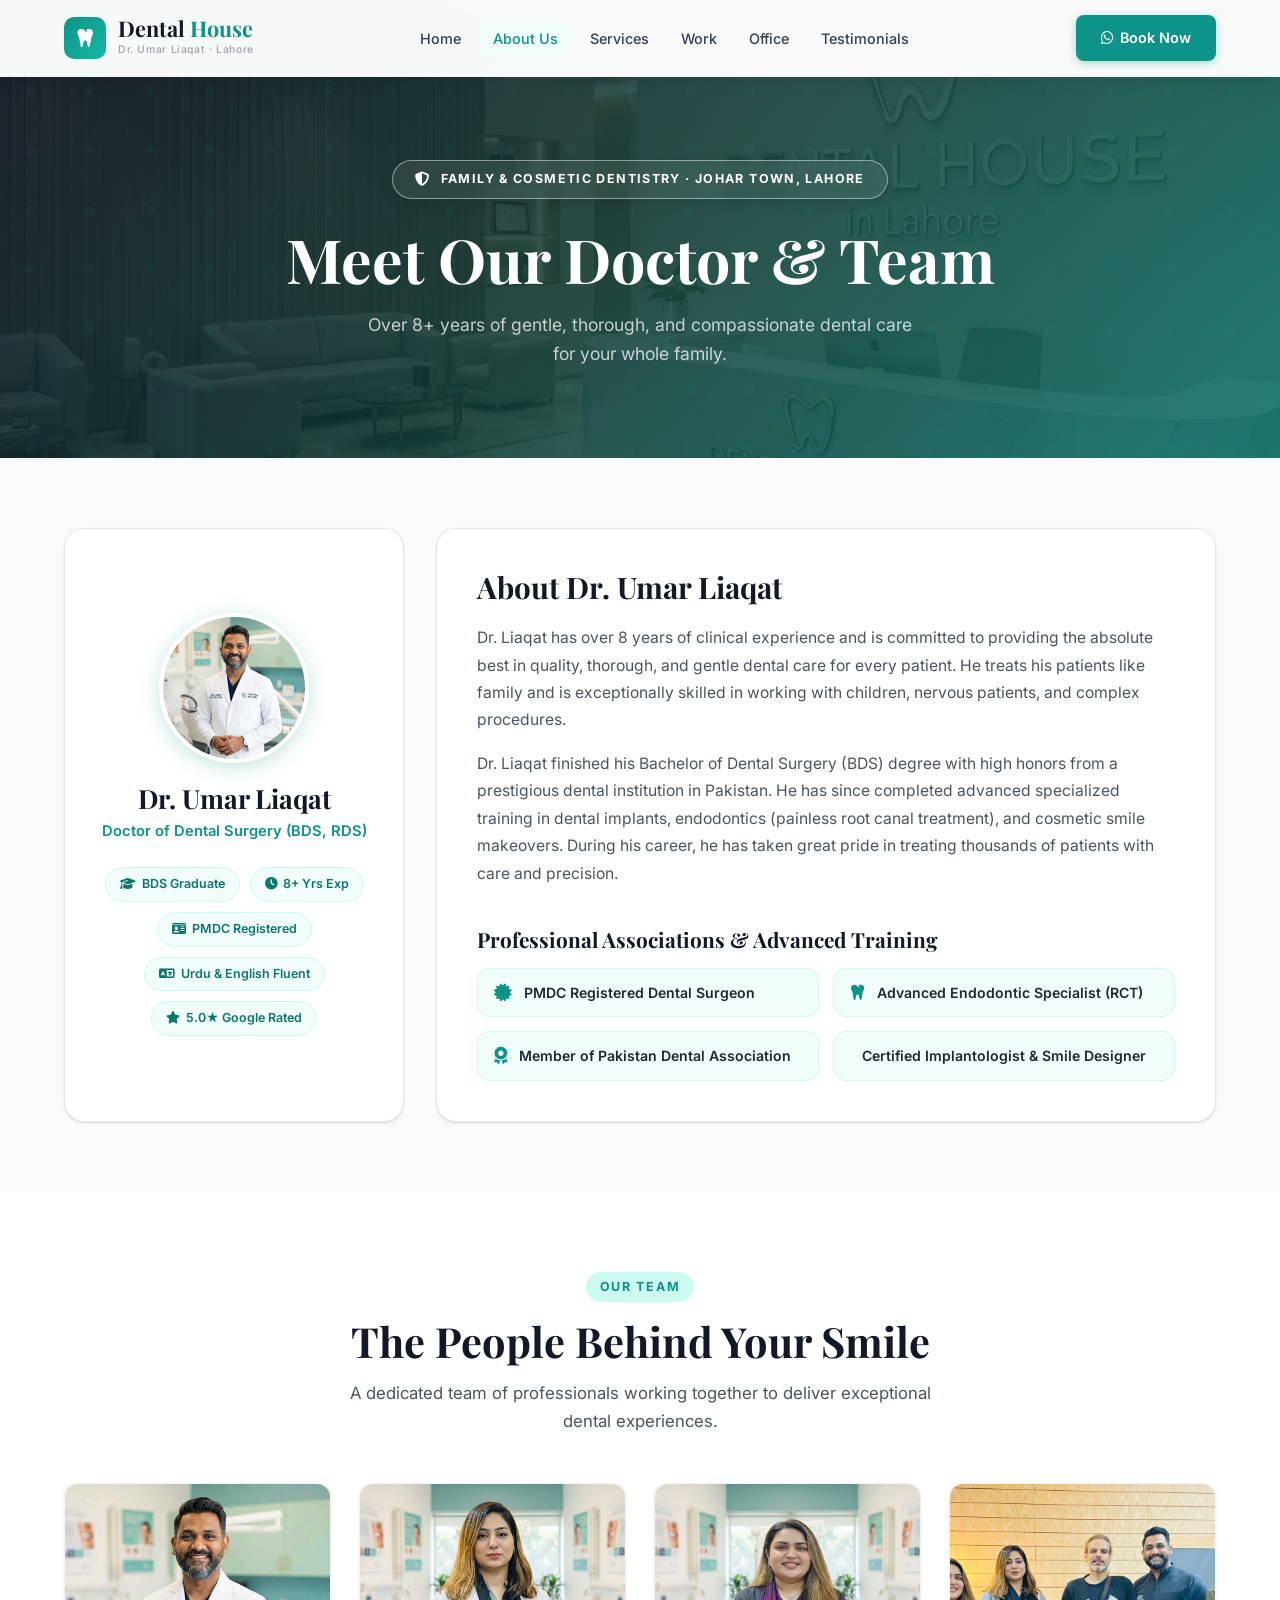
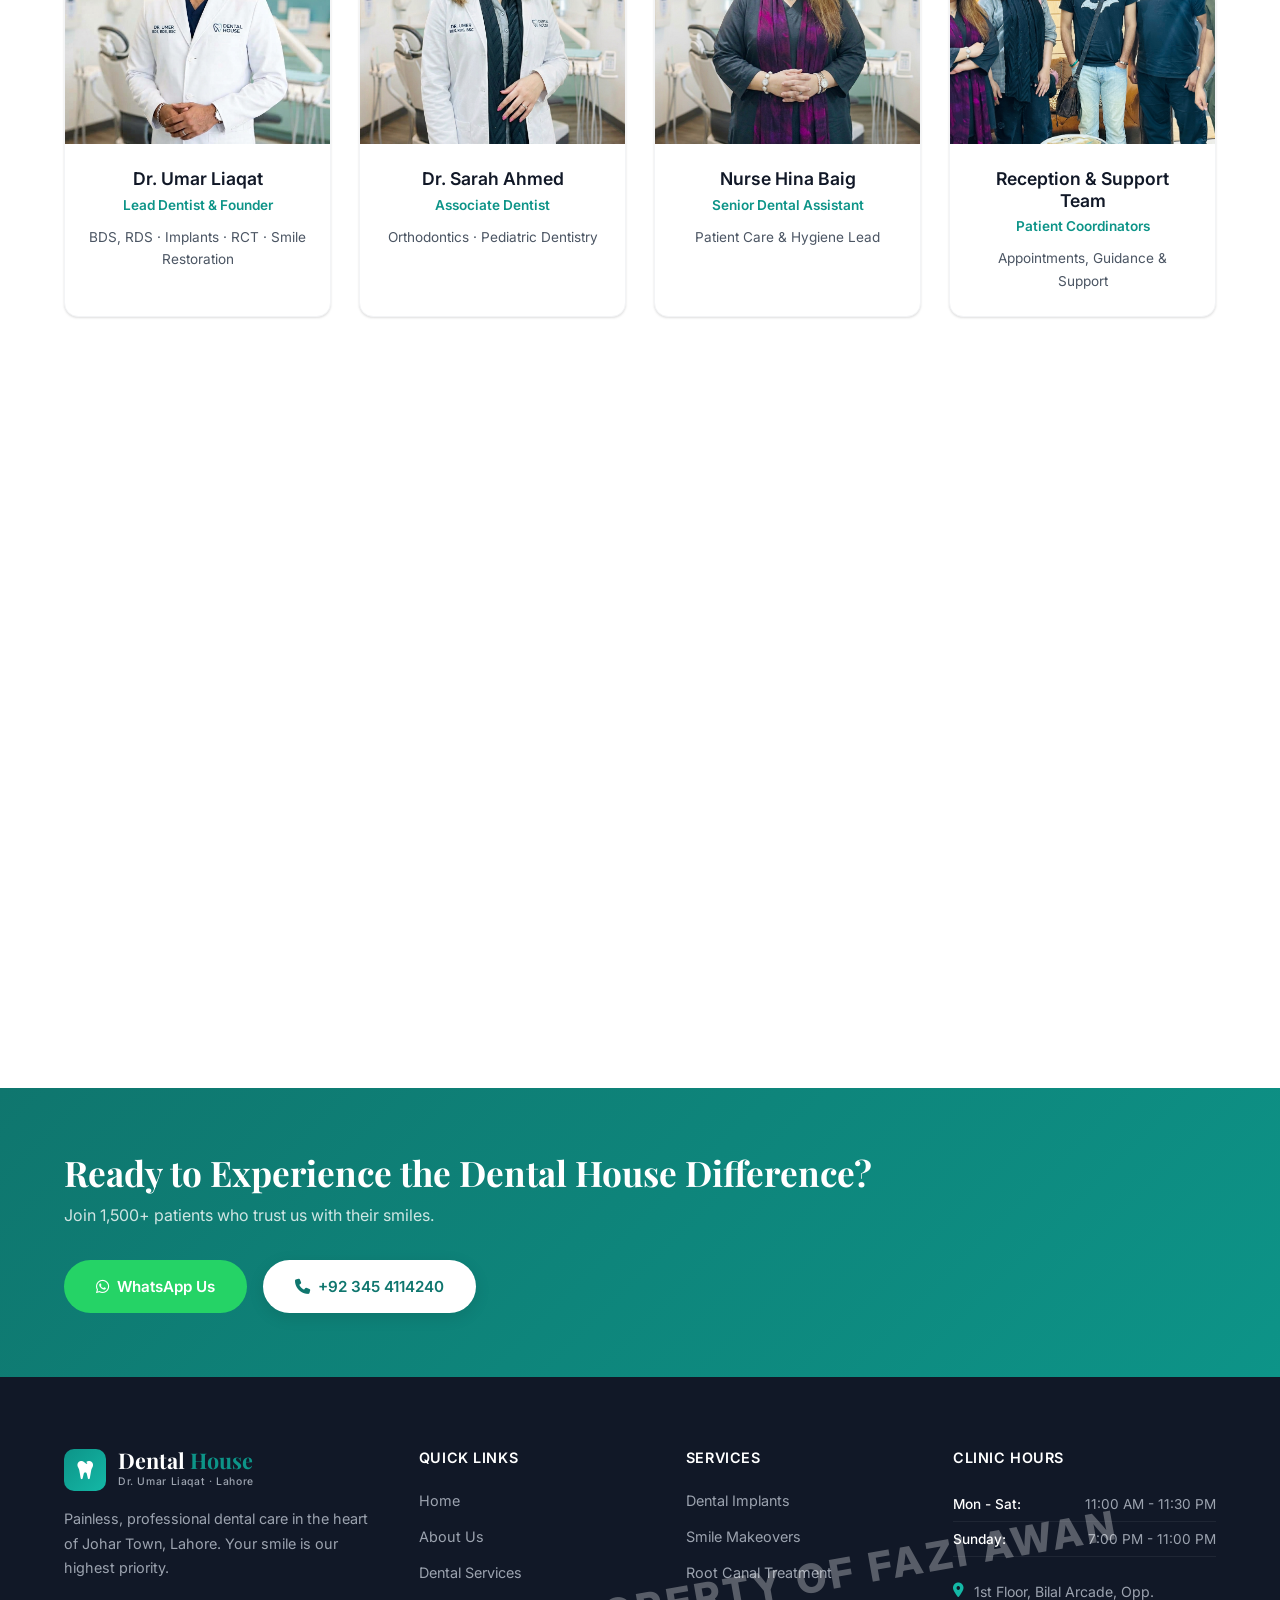
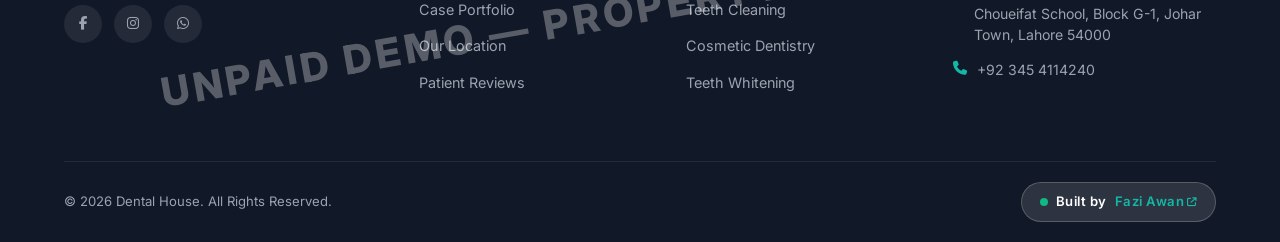
==== commit 627a8253: "Mobile responsiveness, compact hero, and eyebrow fixes" ====
--- a/about.html
+++ b/about.html
@@ -151,7 +151,9 @@
   <!-- PAGE HERO -->
   <section class="page-hero">
     <div class="container">
-      <div class="breadcrumb"><a href="index.html">Home</a> <span>›</span> About Us</div>
+      <div class="hero-pill-tag">
+        <i class="fa-solid fa-shield-halved"></i> FAMILY & COSMETIC DENTISTRY · JOHAR TOWN, LAHORE
+      </div>
       <h1>Meet Our Doctor & Team</h1>
       <p>Over 8+ years of gentle, thorough, and compassionate dental care for your whole family.</p>
     </div>
--- a/style.css
+++ b/style.css
@@ -43,6 +43,7 @@
 html {
   scroll-behavior: smooth;
   font-size: 16px;
+  overflow-x: hidden;
 }
 
 body {
@@ -693,7 +694,7 @@
 
 /* ——— PAGE HERO (inner pages) ——— */
 .page-hero {
-  background: linear-gradient(135deg, var(--gray-900) 0%, #0f3d38 50%, var(--teal-dark) 100%);
+  background: linear-gradient(135deg, rgba(17, 24, 39, 0.88) 0%, rgba(15, 61, 56, 0.85) 50%, rgba(15, 118, 110, 0.88) 100%), url('assets/House.jfif') center/cover no-repeat;
   padding: 160px 0 90px;
   position: relative;
   overflow: hidden;
@@ -1332,39 +1333,63 @@
   .container {
     padding: 0 16px;
   }
+
+  .nav-inner {
+    gap: 12px;
+  }
+  .nav-logo {
+    min-width: 0;
+  }
+  .nav-logo-text {
+    font-size: 1.2rem;
+    white-space: nowrap;
+  }
+  .nav-logo-sub {
+    display: none;
+  }
 }
 
 /* =============================================
    ABOUT US PAGE — CALIFORNIA DENTAL INSPIRED (ORIGINAL TEAL BRANDING)
    ============================================= */
 
-/* Centered Pill Tag in Hero */
-.hero-pill-tag {
+/* Centered Eyebrow Pill Tag in Hero (California Dental Style) */
+.hero-pill-tag,
+.hero-eyebrow-pill {
   display: inline-flex;
   align-items: center;
-  gap: 8px;
-  background: rgba(255, 255, 255, 0.12);
-  border: 1px solid rgba(255, 255, 255, 0.25);
-  color: rgba(255, 255, 255, 0.95);
-  padding: 6px 18px;
+  gap: 10px;
+  background: rgba(255, 255, 255, 0.08);
+  border: 1px solid rgba(255, 255, 255, 0.45);
+  color: #ffffff;
+  padding: 8px 22px;
   border-radius: 50px;
-  font-size: 0.76rem;
+  font-size: 0.78rem;
   font-weight: 700;
-  letter-spacing: 0.12em;
+  letter-spacing: 0.11em;
   text-transform: uppercase;
-  margin-bottom: 20px;
-  backdrop-filter: blur(8px);
-}
-
-.hero-pill-tag .dot {
-  width: 6px;
-  height: 6px;
-  background: var(--teal-light);
-  border-radius: 50%;
+  margin-bottom: 24px;
+  backdrop-filter: blur(10px);
+  -webkit-backdrop-filter: blur(10px);
+  box-shadow: 0 4px 15px rgba(0, 0, 0, 0.1);
+  transition: transform var(--transition), border-color var(--transition), background var(--transition);
+}
+
+.hero-pill-tag:hover,
+.hero-eyebrow-pill:hover {
+  background: rgba(255, 255, 255, 0.15);
+  border-color: rgba(255, 255, 255, 0.7);
+  transform: translateY(-2px);
+}
+
+.hero-pill-tag i,
+.hero-eyebrow-pill i {
+  font-size: 0.9rem;
+  color: #ffffff;
 }
 
 .page-hero-about {
-  background: linear-gradient(135deg, var(--gray-900) 0%, #0f3d38 50%, var(--teal-dark) 100%);
+  background: linear-gradient(135deg, rgba(17, 24, 39, 0.88) 0%, rgba(15, 61, 56, 0.85) 50%, rgba(15, 118, 110, 0.88) 100%), url('assets/House.jfif') center/cover no-repeat;
   padding: 160px 0 80px;
   text-align: center;
   position: relative;
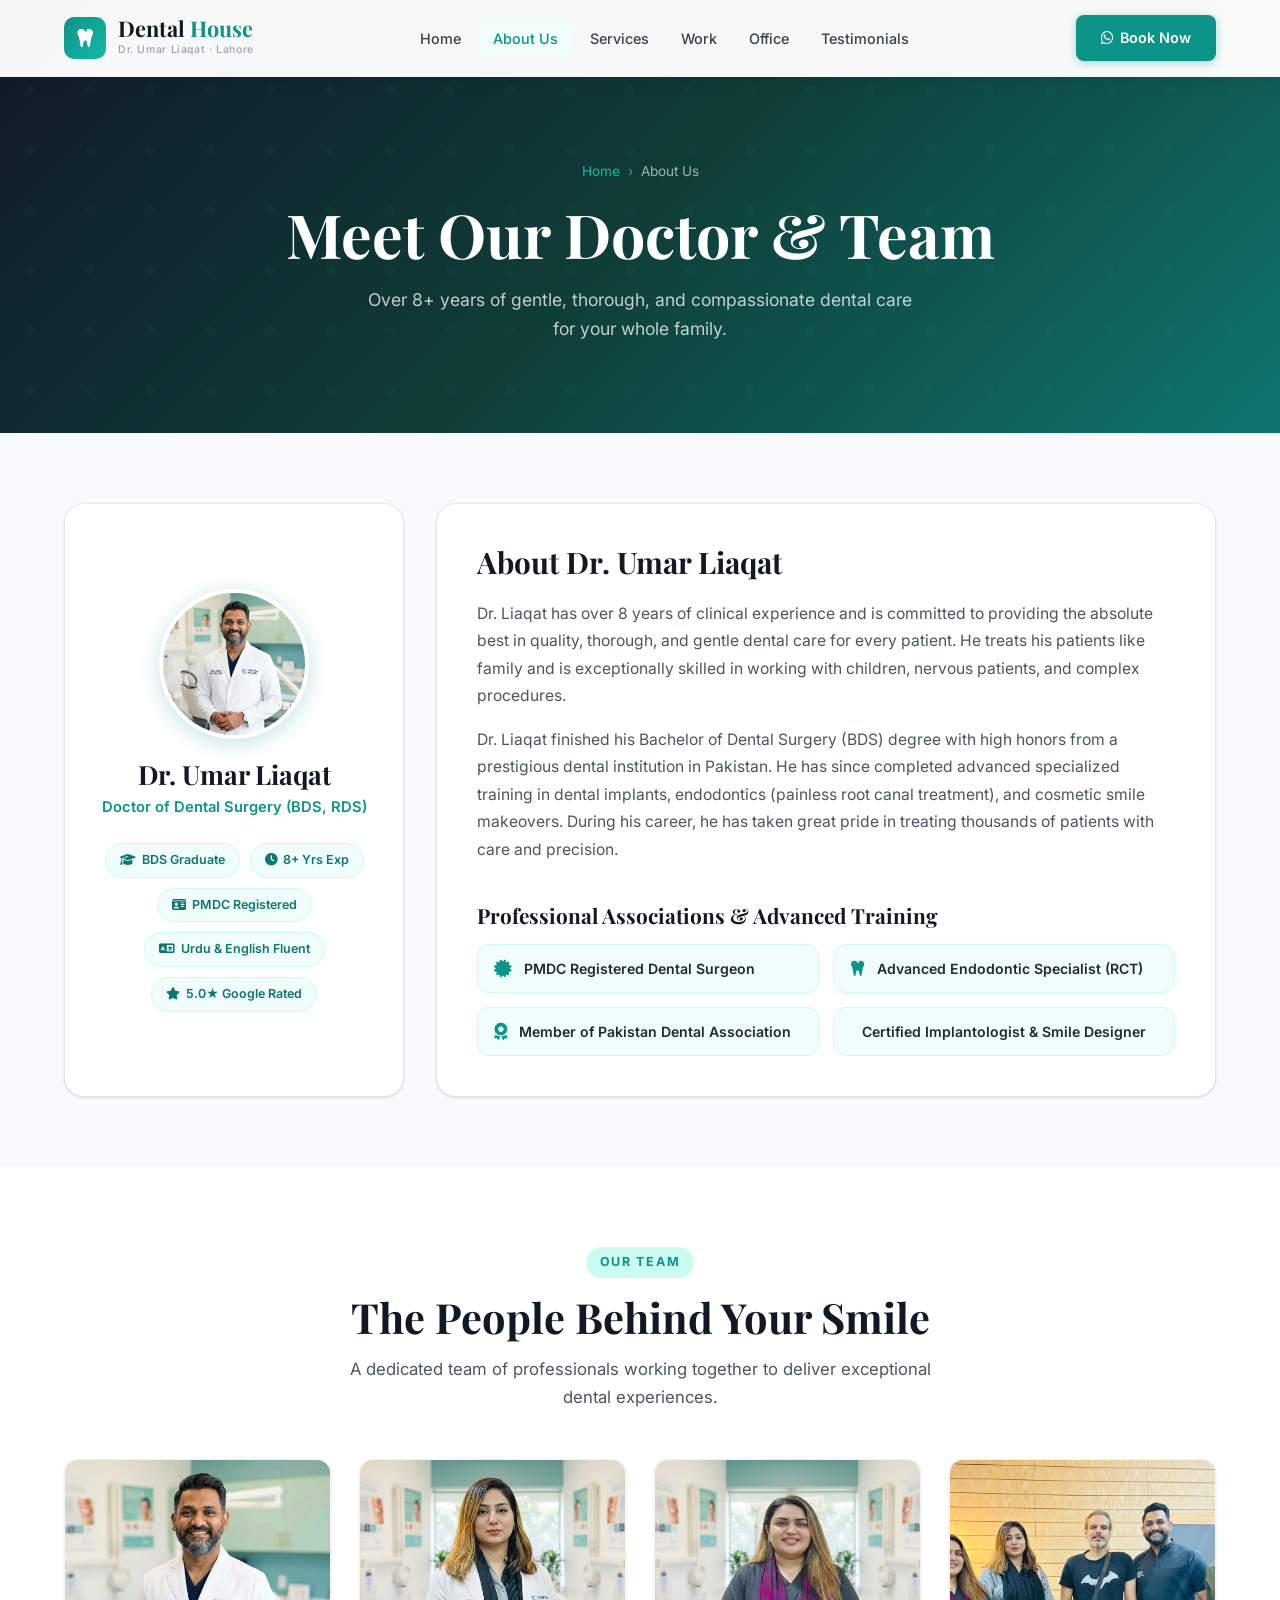
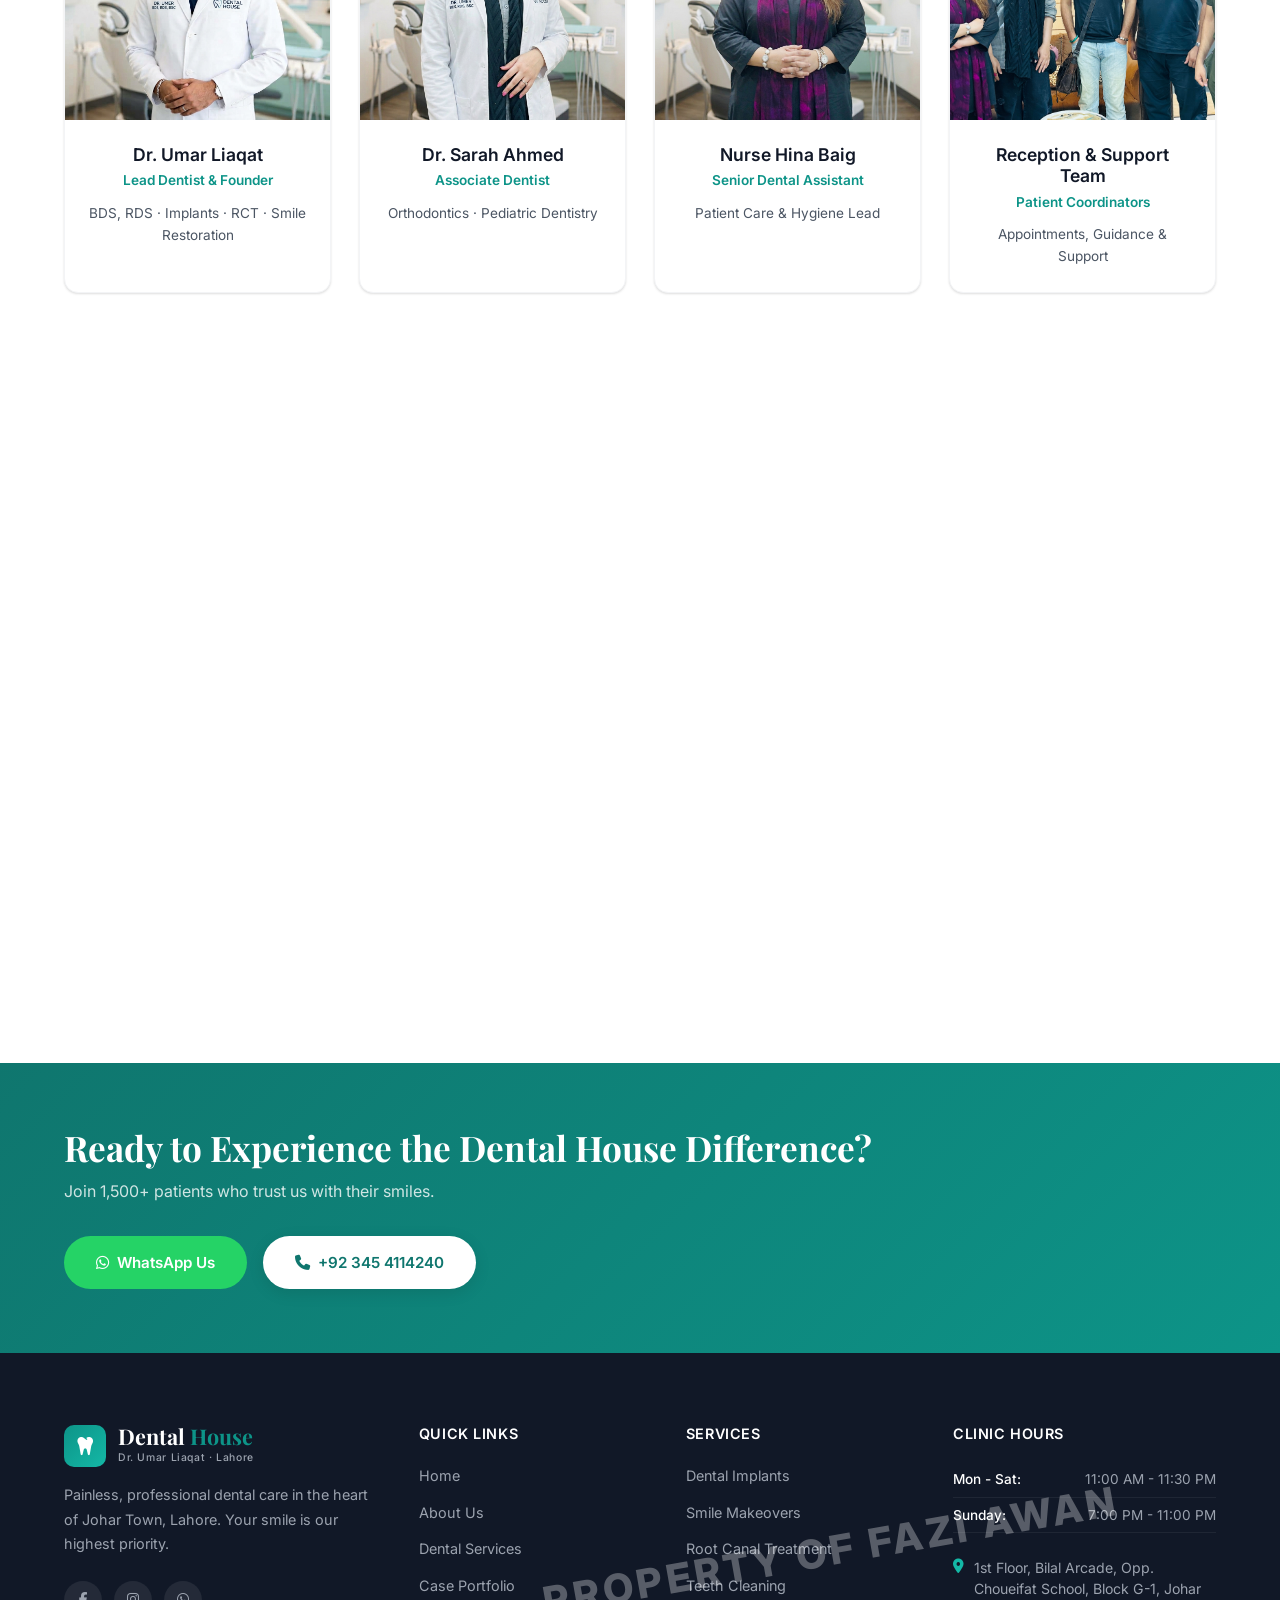
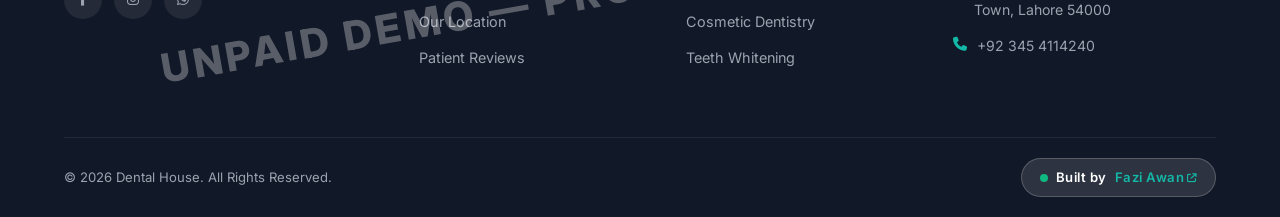
==== commit a5ed1a5d: "Hero redesign with compact mobile layout and new branding" ====
--- a/about.html
+++ b/about.html
@@ -151,9 +151,7 @@
   <!-- PAGE HERO -->
   <section class="page-hero">
     <div class="container">
-      <div class="hero-pill-tag">
-        <i class="fa-solid fa-shield-halved"></i> FAMILY & COSMETIC DENTISTRY · JOHAR TOWN, LAHORE
-      </div>
+      <div class="breadcrumb"><a href="index.html">Home</a> <span>›</span> About Us</div>
       <h1>Meet Our Doctor & Team</h1>
       <p>Over 8+ years of gentle, thorough, and compassionate dental care for your whole family.</p>
     </div>
--- a/style.css
+++ b/style.css
@@ -43,7 +43,6 @@
 html {
   scroll-behavior: smooth;
   font-size: 16px;
-  overflow-x: hidden;
 }
 
 body {
@@ -694,7 +693,7 @@
 
 /* ——— PAGE HERO (inner pages) ——— */
 .page-hero {
-  background: linear-gradient(135deg, rgba(17, 24, 39, 0.88) 0%, rgba(15, 61, 56, 0.85) 50%, rgba(15, 118, 110, 0.88) 100%), url('assets/House.jfif') center/cover no-repeat;
+  background: linear-gradient(135deg, var(--gray-900) 0%, #0f3d38 50%, var(--teal-dark) 100%);
   padding: 160px 0 90px;
   position: relative;
   overflow: hidden;
@@ -1333,63 +1332,39 @@
   .container {
     padding: 0 16px;
   }
-
-  .nav-inner {
-    gap: 12px;
-  }
-  .nav-logo {
-    min-width: 0;
-  }
-  .nav-logo-text {
-    font-size: 1.2rem;
-    white-space: nowrap;
-  }
-  .nav-logo-sub {
-    display: none;
-  }
 }
 
 /* =============================================
    ABOUT US PAGE — CALIFORNIA DENTAL INSPIRED (ORIGINAL TEAL BRANDING)
    ============================================= */
 
-/* Centered Eyebrow Pill Tag in Hero (California Dental Style) */
-.hero-pill-tag,
-.hero-eyebrow-pill {
+/* Centered Pill Tag in Hero */
+.hero-pill-tag {
   display: inline-flex;
   align-items: center;
-  gap: 10px;
-  background: rgba(255, 255, 255, 0.08);
-  border: 1px solid rgba(255, 255, 255, 0.45);
-  color: #ffffff;
-  padding: 8px 22px;
+  gap: 8px;
+  background: rgba(255, 255, 255, 0.12);
+  border: 1px solid rgba(255, 255, 255, 0.25);
+  color: rgba(255, 255, 255, 0.95);
+  padding: 6px 18px;
   border-radius: 50px;
-  font-size: 0.78rem;
+  font-size: 0.76rem;
   font-weight: 700;
-  letter-spacing: 0.11em;
+  letter-spacing: 0.12em;
   text-transform: uppercase;
-  margin-bottom: 24px;
-  backdrop-filter: blur(10px);
-  -webkit-backdrop-filter: blur(10px);
-  box-shadow: 0 4px 15px rgba(0, 0, 0, 0.1);
-  transition: transform var(--transition), border-color var(--transition), background var(--transition);
-}
-
-.hero-pill-tag:hover,
-.hero-eyebrow-pill:hover {
-  background: rgba(255, 255, 255, 0.15);
-  border-color: rgba(255, 255, 255, 0.7);
-  transform: translateY(-2px);
-}
-
-.hero-pill-tag i,
-.hero-eyebrow-pill i {
-  font-size: 0.9rem;
-  color: #ffffff;
+  margin-bottom: 20px;
+  backdrop-filter: blur(8px);
+}
+
+.hero-pill-tag .dot {
+  width: 6px;
+  height: 6px;
+  background: var(--teal-light);
+  border-radius: 50%;
 }
 
 .page-hero-about {
-  background: linear-gradient(135deg, rgba(17, 24, 39, 0.88) 0%, rgba(15, 61, 56, 0.85) 50%, rgba(15, 118, 110, 0.88) 100%), url('assets/House.jfif') center/cover no-repeat;
+  background: linear-gradient(135deg, var(--gray-900) 0%, #0f3d38 50%, var(--teal-dark) 100%);
   padding: 160px 0 80px;
   text-align: center;
   position: relative;
